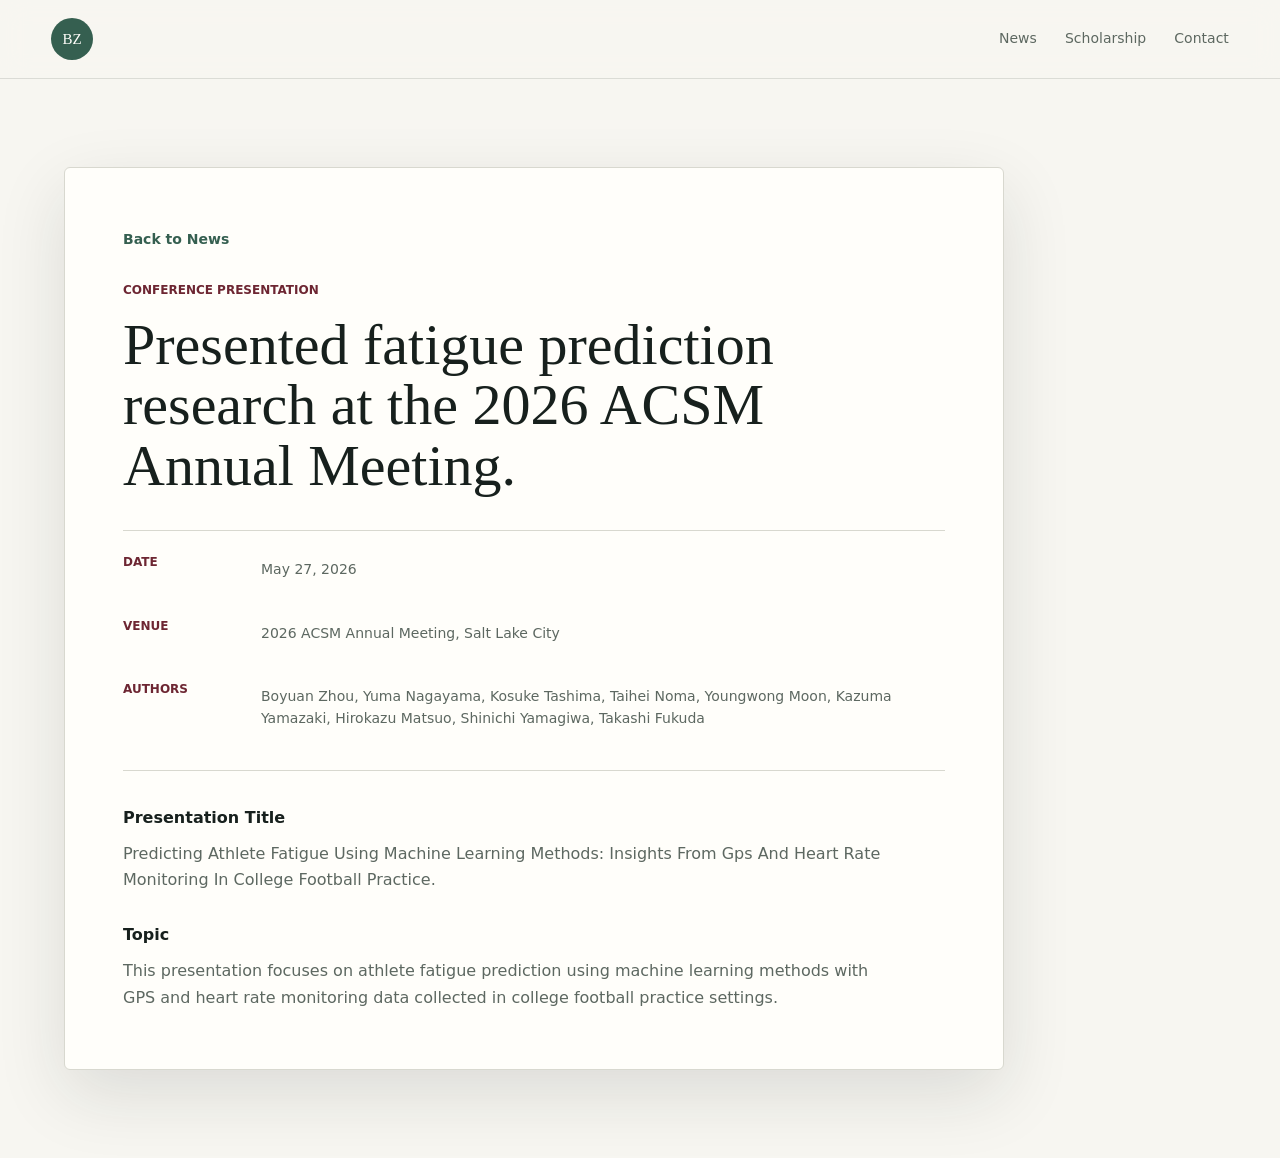
==== news/acsm-2026-fatigue-prediction.html @ 8ab97348 "Initial personal homepage" ====
<!doctype html>
<html lang="en">
  <head>
    <meta charset="utf-8" />
    <meta name="viewport" content="width=device-width, initial-scale=1" />
    <title>ACSM 2026 Presentation | Boyuan Zhou</title>
    <link rel="stylesheet" href="../styles.css" />
  </head>
  <body>
    <header class="site-header" aria-label="Main navigation">
      <a class="brand" href="../index.html#top" aria-label="Boyuan Zhou home"><span>BZ</span></a>
      <nav>
        <a href="../index.html#news">News</a>
        <a href="../index.html#scholarship">Scholarship</a>
        <a href="../index.html#contact">Contact</a>
      </nav>
    </header>
    <main class="detail-page">
      <article class="news-detail">
        <a class="back-link" href="../index.html#news">Back to News</a>
        <p class="eyebrow">Conference Presentation</p>
        <h1>Presented fatigue prediction research at the 2026 ACSM Annual Meeting.</h1>
        <dl class="detail-meta">
          <div>
            <dt>Date</dt>
            <dd>May 27, 2026</dd>
          </div>
          <div>
            <dt>Venue</dt>
            <dd>2026 ACSM Annual Meeting, Salt Lake City</dd>
          </div>
          <div>
            <dt>Authors</dt>
            <dd>Boyuan Zhou, Yuma Nagayama, Kosuke Tashima, Taihei Noma, Youngwong Moon, Kazuma Yamazaki, Hirokazu Matsuo, Shinichi Yamagiwa, Takashi Fukuda</dd>
          </div>
        </dl>
        <section>
          <h2>Presentation Title</h2>
          <p>
            Predicting Athlete Fatigue Using Machine Learning Methods: Insights From Gps And Heart
            Rate Monitoring In College Football Practice.
          </p>
        </section>
        <section>
          <h2>Topic</h2>
          <p>
            This presentation focuses on athlete fatigue prediction using machine learning methods
            with GPS and heart rate monitoring data collected in college football practice settings.
          </p>
        </section>
      </article>
    </main>
  </body>
</html>
---- styles.css ----
:root {
  --ink: #17201d;
  --muted: #5d6861;
  --line: #d8d8cf;
  --paper: #f7f6f1;
  --white: #fffefa;
  --green: #355f50;
  --burgundy: #6d2632;
  --steel: #46544e;
  --wood: #a38f73;
  --shadow: 0 24px 70px rgba(28, 36, 32, 0.12);
}

* {
  box-sizing: border-box;
}

html {
  scroll-behavior: smooth;
}

body {
  margin: 0;
  color: var(--ink);
  background: var(--paper);
  font-family: "Times New Roman", "Yu Mincho", "Hiragino Mincho ProN", serif;
  line-height: 1.65;
}

a {
  color: inherit;
  text-decoration: none;
}

.text-link {
  color: var(--green);
  font-weight: 800;
  text-decoration: underline;
  text-decoration-thickness: 1px;
  text-underline-offset: 3px;
}

.site-header {
  position: sticky;
  top: 0;
  z-index: 5;
  display: flex;
  align-items: center;
  justify-content: space-between;
  gap: 24px;
  padding: 18px clamp(18px, 4vw, 56px);
  background: rgba(247, 246, 241, 0.88);
  border-bottom: 1px solid rgba(70, 84, 78, 0.16);
  backdrop-filter: blur(14px);
}

.brand {
  display: inline-grid;
  width: 42px;
  height: 42px;
  place-items: center;
  color: var(--white);
  background: var(--green);
  border-radius: 50%;
  font-family: Georgia, serif;
  font-size: 15px;
  letter-spacing: 0;
}

nav {
  display: flex;
  align-items: center;
  gap: clamp(12px, 2.2vw, 30px);
  color: var(--muted);
  font-family: Inter, ui-sans-serif, system-ui, sans-serif;
  font-size: 14px;
}

nav a {
  padding: 6px 0;
  border-bottom: 1px solid transparent;
}

nav a:hover {
  color: var(--ink);
  border-color: var(--burgundy);
}

.hero {
  display: grid;
  grid-template-columns: minmax(0, 0.88fr) minmax(420px, 1.12fr);
  align-items: center;
  min-height: calc(100vh - 79px);
  padding: clamp(28px, 5vw, 72px) clamp(18px, 5vw, 72px) 34px;
  gap: clamp(24px, 4vw, 70px);
}

.hero-copy {
  max-width: 720px;
}

.eyebrow,
.section-kicker,
.section-heading p,
.section-label {
  margin: 0 0 14px;
  color: var(--burgundy);
  font-family: Inter, ui-sans-serif, system-ui, sans-serif;
  font-size: 12px;
  font-weight: 700;
  letter-spacing: 0;
  text-transform: uppercase;
}

h1,
h2,
h3,
p {
  overflow-wrap: anywhere;
}

h1 {
  margin: 0;
  font-size: clamp(54px, 9vw, 116px);
  line-height: 0.92;
  font-weight: 500;
  letter-spacing: 0;
}

.name-line {
  margin: 18px 0 0;
  color: var(--green);
  font-size: clamp(22px, 3vw, 34px);
}

.lead {
  max-width: 620px;
  margin: 28px 0 0;
  color: var(--muted);
  font-family: Inter, ui-sans-serif, system-ui, sans-serif;
  font-size: clamp(17px, 2vw, 21px);
  line-height: 1.65;
}

.hero-actions {
  display: flex;
  flex-wrap: wrap;
  gap: 12px;
  margin-top: 34px;
}

.button {
  display: inline-flex;
  min-height: 44px;
  align-items: center;
  justify-content: center;
  padding: 11px 18px;
  border: 1px solid var(--green);
  border-radius: 4px;
  font-family: Inter, ui-sans-serif, system-ui, sans-serif;
  font-size: 14px;
}

.button.primary {
  color: var(--white);
  background: var(--green);
}

.button.secondary {
  color: var(--green);
  background: transparent;
}

.hero-visual {
  position: relative;
  min-height: min(62vw, 620px);
  margin: 0;
  overflow: hidden;
  border: 1px solid rgba(70, 84, 78, 0.16);
  border-radius: 6px;
  background: var(--white);
  box-shadow: var(--shadow);
}

.hero-visual img {
  width: 100%;
  height: 100%;
  min-height: min(62vw, 620px);
  display: block;
  object-fit: cover;
}

.intro-band,
.contact-band {
  display: grid;
  grid-template-columns: 220px minmax(0, 1fr);
  gap: clamp(18px, 4vw, 60px);
  padding: clamp(42px, 7vw, 96px) clamp(18px, 5vw, 72px);
  border-top: 1px solid var(--line);
  background: var(--white);
}

.intro-band h2,
.contact-band h2,
.section-heading h2 {
  margin: 0;
  font-size: clamp(28px, 4vw, 46px);
  line-height: 1.12;
  font-weight: 500;
}

.intro-band p,
.contact-band p {
  max-width: 880px;
  margin: 20px 0 0;
  color: var(--muted);
  font-family: Inter, ui-sans-serif, system-ui, sans-serif;
  font-size: 17px;
}

.news-band {
  padding: clamp(42px, 7vw, 88px) clamp(18px, 5vw, 72px);
  border-top: 1px solid var(--line);
  background: var(--paper);
}

.news-band .section-heading {
  margin-bottom: 24px;
}

.news-list {
  display: grid;
  gap: 0;
  max-width: 1040px;
  background: var(--white);
  border: 1px solid var(--line);
  border-radius: 6px;
}

.news-item {
  display: grid;
  grid-template-columns: 118px minmax(0, 0.82fr) minmax(260px, 1fr);
  gap: 18px;
  align-items: baseline;
  padding: 20px 24px;
  border-top: 1px solid var(--line);
  transition: background 160ms ease, transform 160ms ease;
}

.news-item:first-child {
  border-top: 0;
}

.news-item:hover {
  background: rgba(53, 95, 80, 0.055);
}

.news-item:focus-visible {
  outline: 2px solid var(--green);
  outline-offset: -2px;
}

.news-list time {
  color: var(--green);
  font-family: Inter, ui-sans-serif, system-ui, sans-serif;
  font-size: 13px;
  font-weight: 800;
  white-space: nowrap;
}

.news-list h3 {
  margin: 0;
  font-family: Inter, ui-sans-serif, system-ui, sans-serif;
  font-size: 16px;
  font-weight: 800;
  line-height: 1.35;
}

.news-list p {
  margin: 0;
  color: var(--muted);
  font-family: Inter, ui-sans-serif, system-ui, sans-serif;
  font-size: 14px;
  line-height: 1.55;
}

.detail-page {
  min-height: calc(100vh - 79px);
  padding: clamp(36px, 7vw, 88px) clamp(18px, 5vw, 72px);
  background: var(--paper);
}

.news-detail {
  max-width: 940px;
  padding: clamp(30px, 5vw, 58px);
  background: var(--white);
  border: 1px solid var(--line);
  border-radius: 6px;
  box-shadow: var(--shadow);
}

.back-link {
  display: inline-flex;
  margin-bottom: 30px;
  color: var(--green);
  font-family: Inter, ui-sans-serif, system-ui, sans-serif;
  font-size: 14px;
  font-weight: 800;
}

.news-detail h1 {
  max-width: 820px;
  margin: 0;
  font-size: clamp(34px, 5vw, 58px);
  line-height: 1.04;
}

.detail-meta {
  display: grid;
  gap: 18px;
  margin: 34px 0;
  padding: 22px 0;
  border-top: 1px solid var(--line);
  border-bottom: 1px solid var(--line);
}

.detail-meta div {
  display: grid;
  grid-template-columns: 120px minmax(0, 1fr);
  gap: 18px;
}

.news-detail section {
  margin-top: 28px;
}

.news-detail section h2 {
  margin: 0 0 10px;
  font-family: Inter, ui-sans-serif, system-ui, sans-serif;
  font-size: 16px;
  font-weight: 800;
}

.news-detail section p {
  max-width: 760px;
  margin: 0;
  color: var(--muted);
  font-family: Inter, ui-sans-serif, system-ui, sans-serif;
  font-size: 16px;
}

.content-grid {
  display: grid;
  grid-template-columns: minmax(250px, 330px) minmax(0, 1fr);
  gap: clamp(28px, 5vw, 72px);
  padding: clamp(42px, 7vw, 90px) clamp(18px, 5vw, 72px);
}

.profile-panel {
  position: sticky;
  top: 105px;
  align-self: start;
  padding: 28px;
  background: var(--white);
  border: 1px solid var(--line);
  border-radius: 6px;
}

.profile-photo {
  display: block;
  width: 118px;
  height: 118px;
  margin-bottom: 24px;
  border: 1px solid rgba(70, 84, 78, 0.2);
  border-radius: 50%;
  object-fit: cover;
  object-position: 54% 33%;
  box-shadow: 0 12px 32px rgba(28, 36, 32, 0.16);
}

.profile-panel h2 {
  margin: 0;
  font-size: 28px;
  font-weight: 500;
}

.profile-panel p {
  margin: 4px 0 24px;
  color: var(--green);
  font-size: 20px;
}

dl,
dd {
  margin: 0;
}

dt {
  color: var(--burgundy);
  font-family: Inter, ui-sans-serif, system-ui, sans-serif;
  font-size: 12px;
  font-weight: 700;
  text-transform: uppercase;
}

dd {
  margin: 6px 0 18px;
  color: var(--muted);
  font-family: Inter, ui-sans-serif, system-ui, sans-serif;
  font-size: 14px;
  line-height: 1.55;
}

.timeline {
  display: grid;
  gap: 22px;
}

.cv-section {
  padding: clamp(28px, 5vw, 52px);
  background: var(--white);
  border: 1px solid var(--line);
  border-radius: 6px;
}

.section-heading {
  margin-bottom: 28px;
}

.tag-list {
  display: flex;
  flex-wrap: wrap;
  gap: 10px;
  margin: -4px 0 20px;
}

.tag-list span {
  padding: 7px 10px;
  color: var(--green);
  background: rgba(53, 95, 80, 0.08);
  border: 1px solid rgba(53, 95, 80, 0.18);
  border-radius: 999px;
  font-family: Inter, ui-sans-serif, system-ui, sans-serif;
  font-size: 13px;
  font-weight: 700;
}

.entry {
  display: grid;
  grid-template-columns: 150px minmax(0, 1fr);
  gap: 26px;
  padding: 28px 0;
  border-top: 1px solid var(--line);
}

.education-entry {
  grid-template-columns: 104px minmax(0, 1fr);
  align-items: start;
  gap: 18px;
  padding: 16px 0;
}

.entry-logo {
  width: 96px;
  height: 96px;
  overflow: hidden;
  background: #ffffff;
  border: 1px solid rgba(70, 84, 78, 0.18);
  border-radius: 6px;
  box-shadow: 0 6px 20px rgba(28, 36, 32, 0.06);
}

.entry-logo img {
  width: 100%;
  height: 100%;
  object-fit: contain;
  display: block;
}

.logo-tsukuba img {
  transform: scale(1.65);
}

.logo-hiroshima img {
  transform: scale(1.1);
}

.logo-bisu {
  background: #f8f5f2;
}

.logo-bisu img {
  transform: scale(1.2);
}

.education-copy {
  min-width: 0;
}

.education-copy h3 {
  font-family: Inter, ui-sans-serif, system-ui, sans-serif;
  font-size: 18px;
  font-weight: 700;
  line-height: 1.28;
}

.education-copy .institution {
  margin-top: 2px;
  color: var(--ink) !important;
  font-size: 15px;
  font-weight: 600;
}

.education-copy .entry-meta {
  margin-top: 0;
  color: var(--muted);
  font-size: 14px;
  font-weight: 500;
}

.education-copy p:not(.institution):not(.entry-meta) {
  margin-top: 6px;
  font-size: 14px;
}

.compact-entry {
  padding-top: 16px;
}

.entry-meta {
  color: var(--green);
  font-family: Inter, ui-sans-serif, system-ui, sans-serif;
  font-size: 13px;
  font-weight: 700;
}

.entry h3 {
  margin: 0;
  font-size: 24px;
  font-weight: 500;
  line-height: 1.2;
}

.entry p {
  margin: 10px 0 0;
  color: var(--muted);
  font-family: Inter, ui-sans-serif, system-ui, sans-serif;
}

.detail-list {
  display: grid;
  gap: 12px;
  margin: 14px 0 0;
  padding-left: 20px;
  color: var(--muted);
  font-family: Inter, ui-sans-serif, system-ui, sans-serif;
}

.detail-list li::marker {
  color: var(--burgundy);
}

.experience-group {
  padding: 24px 0;
  border-top: 1px solid var(--line);
}

.experience-group h3 {
  margin: 0 0 14px;
  color: var(--ink);
  font-family: Inter, ui-sans-serif, system-ui, sans-serif;
  font-size: 18px;
  font-weight: 800;
  line-height: 1.3;
}

.role-list {
  display: grid;
  gap: 0;
  margin: 0;
  padding: 0;
  list-style: none;
}

.role-list li {
  display: grid;
  grid-template-columns: 140px minmax(0, 1fr) minmax(170px, 0.8fr);
  gap: 18px;
  align-items: baseline;
  padding: 12px 0;
  border-top: 1px solid rgba(216, 216, 207, 0.7);
  font-family: Inter, ui-sans-serif, system-ui, sans-serif;
}

.role-list li:first-child {
  border-top: 0;
}

.role-list time {
  color: var(--green);
  font-size: 13px;
  font-weight: 700;
  white-space: nowrap;
}

.role-list span {
  color: var(--ink);
  font-size: 15px;
  font-weight: 700;
}

.role-list small {
  color: var(--muted);
  font-size: 13px;
  line-height: 1.45;
}

.institution {
  color: var(--steel) !important;
  font-weight: 700;
}

.credential-list {
  display: grid;
  gap: 12px;
  margin: 0;
  padding: 0;
  list-style: none;
}

.credential-list li {
  display: flex;
  justify-content: space-between;
  gap: 18px;
  padding: 18px 0;
  border-top: 1px solid var(--line);
  font-family: Inter, ui-sans-serif, system-ui, sans-serif;
}

.credential-list span {
  color: var(--ink);
  font-weight: 700;
}

.credential-list small {
  color: var(--muted);
  text-align: right;
}

.contact-band {
  align-items: center;
  grid-template-columns: minmax(0, 1fr) auto;
  border-bottom: 1px solid var(--line);
}

@media (max-width: 920px) {
  .site-header {
    align-items: flex-start;
  }

  nav {
    flex-wrap: wrap;
    justify-content: flex-end;
  }

  .hero,
  .content-grid,
  .intro-band,
  .news-item,
  .contact-band {
    grid-template-columns: 1fr;
  }

  .hero {
    min-height: auto;
  }

  .hero-visual,
  .hero-visual img {
    min-height: 430px;
  }

  .profile-panel {
    position: static;
  }
}

@media (max-width: 620px) {
  .site-header {
    position: static;
  }

  nav {
    width: 100%;
    justify-content: flex-start;
    font-size: 13px;
  }

  .hero {
    padding-top: 30px;
  }

  .entry,
  .education-entry,
  .credential-list li {
    grid-template-columns: 1fr;
    display: grid;
  }

  .education-entry {
    grid-template-columns: 82px minmax(0, 1fr);
    gap: 14px;
  }

  .entry-logo {
    width: 76px;
    height: 76px;
  }

  .credential-list small {
    text-align: left;
  }

  .detail-meta div {
    grid-template-columns: 1fr;
    gap: 4px;
  }

  .role-list li {
    grid-template-columns: 1fr;
    gap: 2px;
    align-items: start;
  }

  .hero-visual,
  .hero-visual img {
    min-height: 300px;
  }
}
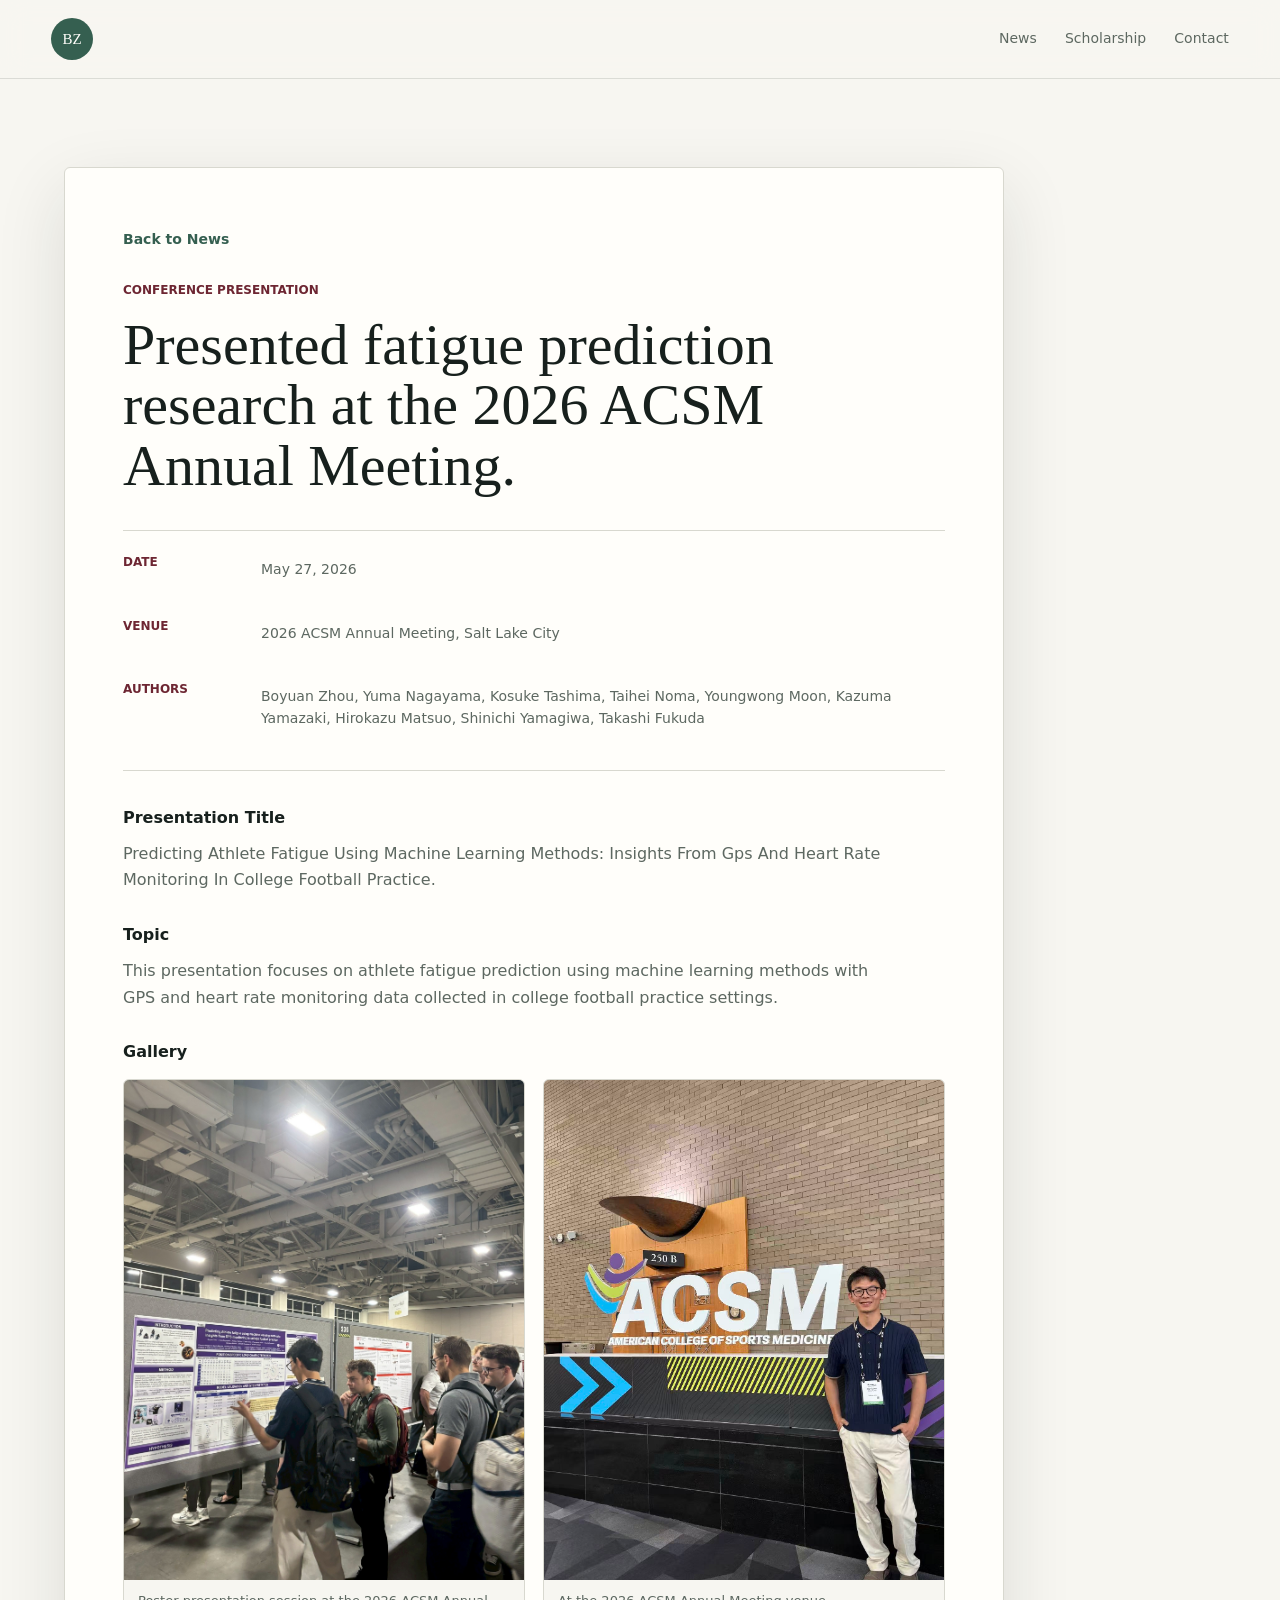
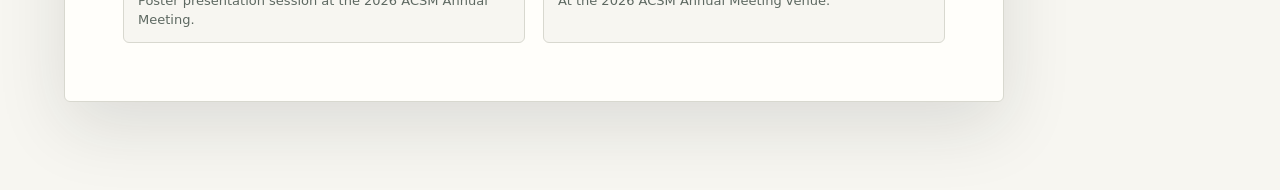
==== commit 1d2ea9ef: "Add ACSM news gallery" ====
--- a/news/acsm-2026-fatigue-prediction.html
+++ b/news/acsm-2026-fatigue-prediction.html
@@ -48,6 +48,19 @@
             with GPS and heart rate monitoring data collected in college football practice settings.
           </p>
         </section>
+        <section>
+          <h2>Gallery</h2>
+          <div class="photo-grid">
+            <figure>
+              <img src="../assets/acsm-2026-poster-session.jpg" alt="Poster presentation session at ACSM 2026" />
+              <figcaption>Poster presentation session at the 2026 ACSM Annual Meeting.</figcaption>
+            </figure>
+            <figure>
+              <img src="../assets/acsm-2026-venue.jpg" alt="Boyuan Zhou at the ACSM 2026 venue" />
+              <figcaption>At the 2026 ACSM Annual Meeting venue.</figcaption>
+            </figure>
+          </div>
+        </section>
       </article>
     </main>
   </body>
--- a/styles.css
+++ b/styles.css
@@ -188,6 +188,7 @@
   min-height: min(62vw, 620px);
   display: block;
   object-fit: cover;
+  object-position: 56% 34%;
 }
 
 .intro-band,
@@ -347,6 +348,36 @@
   color: var(--muted);
   font-family: Inter, ui-sans-serif, system-ui, sans-serif;
   font-size: 16px;
+}
+
+.photo-grid {
+  display: grid;
+  grid-template-columns: repeat(2, minmax(0, 1fr));
+  gap: 18px;
+  margin-top: 14px;
+}
+
+.photo-grid figure {
+  margin: 0;
+  overflow: hidden;
+  background: var(--paper);
+  border: 1px solid var(--line);
+  border-radius: 6px;
+}
+
+.photo-grid img {
+  display: block;
+  width: 100%;
+  aspect-ratio: 4 / 5;
+  object-fit: cover;
+}
+
+.photo-grid figcaption {
+  padding: 12px 14px;
+  color: var(--muted);
+  font-family: Inter, ui-sans-serif, system-ui, sans-serif;
+  font-size: 13px;
+  line-height: 1.45;
 }
 
 .content-grid {
@@ -726,6 +757,10 @@
     gap: 4px;
   }
 
+  .photo-grid {
+    grid-template-columns: 1fr;
+  }
+
   .role-list li {
     grid-template-columns: 1fr;
     gap: 2px;
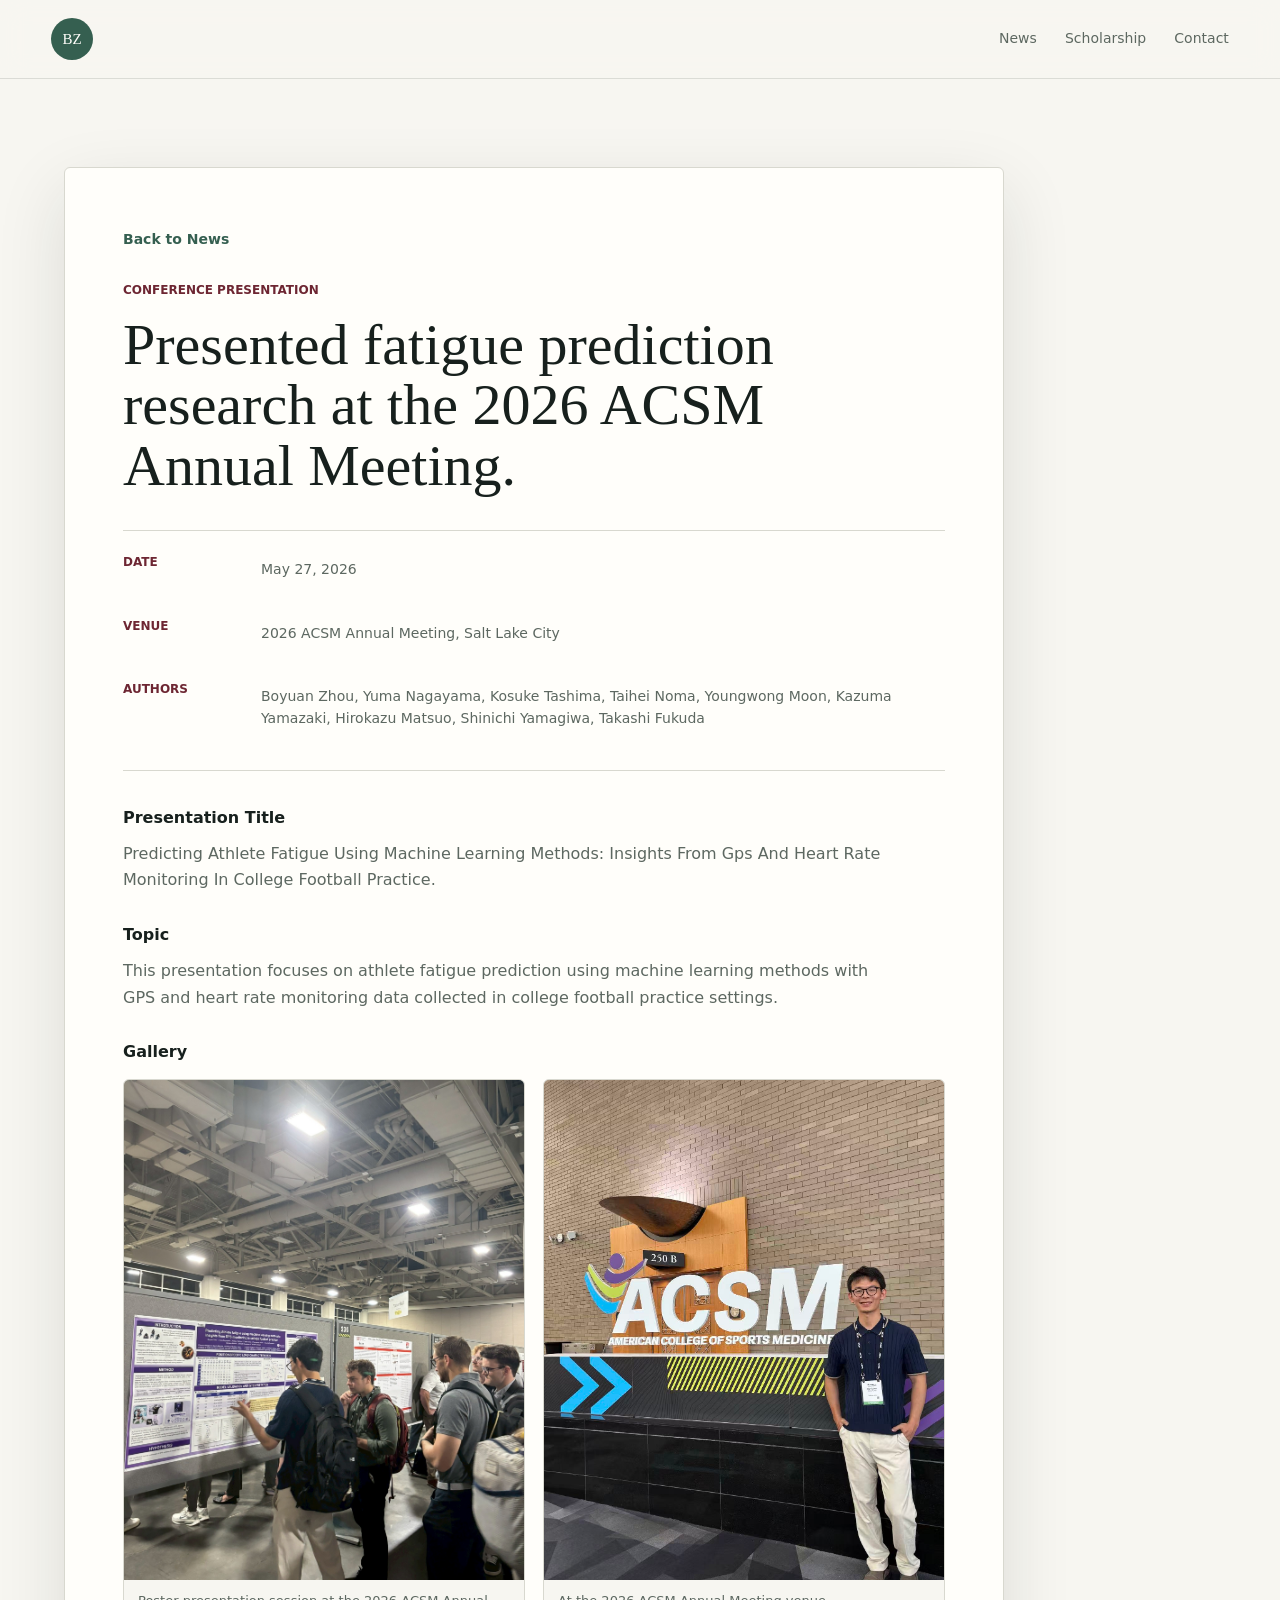
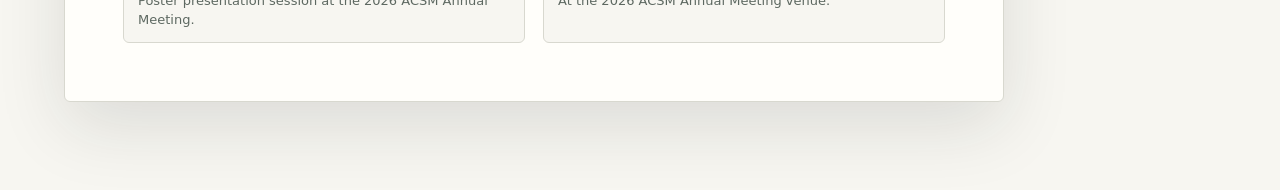
==== commit 82332222: "Fix gallery sizing and cache bust pages" ====
--- a/news/acsm-2026-fatigue-prediction.html
+++ b/news/acsm-2026-fatigue-prediction.html
@@ -4,7 +4,7 @@
     <meta charset="utf-8" />
     <meta name="viewport" content="width=device-width, initial-scale=1" />
     <title>ACSM 2026 Presentation | Boyuan Zhou</title>
-    <link rel="stylesheet" href="../styles.css" />
+    <link rel="stylesheet" href="../styles.css?v=20260618-2" />
   </head>
   <body>
     <header class="site-header" aria-label="Main navigation">
--- a/styles.css
+++ b/styles.css
@@ -15,6 +15,10 @@
   box-sizing: border-box;
 }
 
+img {
+  max-width: 100%;
+}
+
 html {
   scroll-behavior: smooth;
 }
@@ -35,6 +39,13 @@
 .text-link {
   color: var(--green);
   font-weight: 800;
+  text-decoration: underline;
+  text-decoration-thickness: 1px;
+  text-underline-offset: 3px;
+}
+
+.inline-title-link {
+  color: inherit;
   text-decoration: underline;
   text-decoration-thickness: 1px;
   text-underline-offset: 3px;
@@ -294,6 +305,7 @@
 .news-detail {
   max-width: 940px;
   padding: clamp(30px, 5vw, 58px);
+  overflow: hidden;
   background: var(--white);
   border: 1px solid var(--line);
   border-radius: 6px;
@@ -355,9 +367,13 @@
   grid-template-columns: repeat(2, minmax(0, 1fr));
   gap: 18px;
   margin-top: 14px;
+  width: 100%;
+  max-width: 100%;
+  min-width: 0;
 }
 
 .photo-grid figure {
+  min-width: 0;
   margin: 0;
   overflow: hidden;
   background: var(--paper);
@@ -368,8 +384,26 @@
 .photo-grid img {
   display: block;
   width: 100%;
+  max-width: 100%;
+  height: auto;
   aspect-ratio: 4 / 5;
   object-fit: cover;
+}
+
+.photo-grid .wide-photo {
+  grid-column: 1 / -1;
+}
+
+.photo-grid .wide-photo img {
+  aspect-ratio: 16 / 9;
+}
+
+.landscape-gallery img {
+  aspect-ratio: 3 / 2;
+}
+
+.single-photo-grid {
+  max-width: 760px;
 }
 
 .photo-grid figcaption {
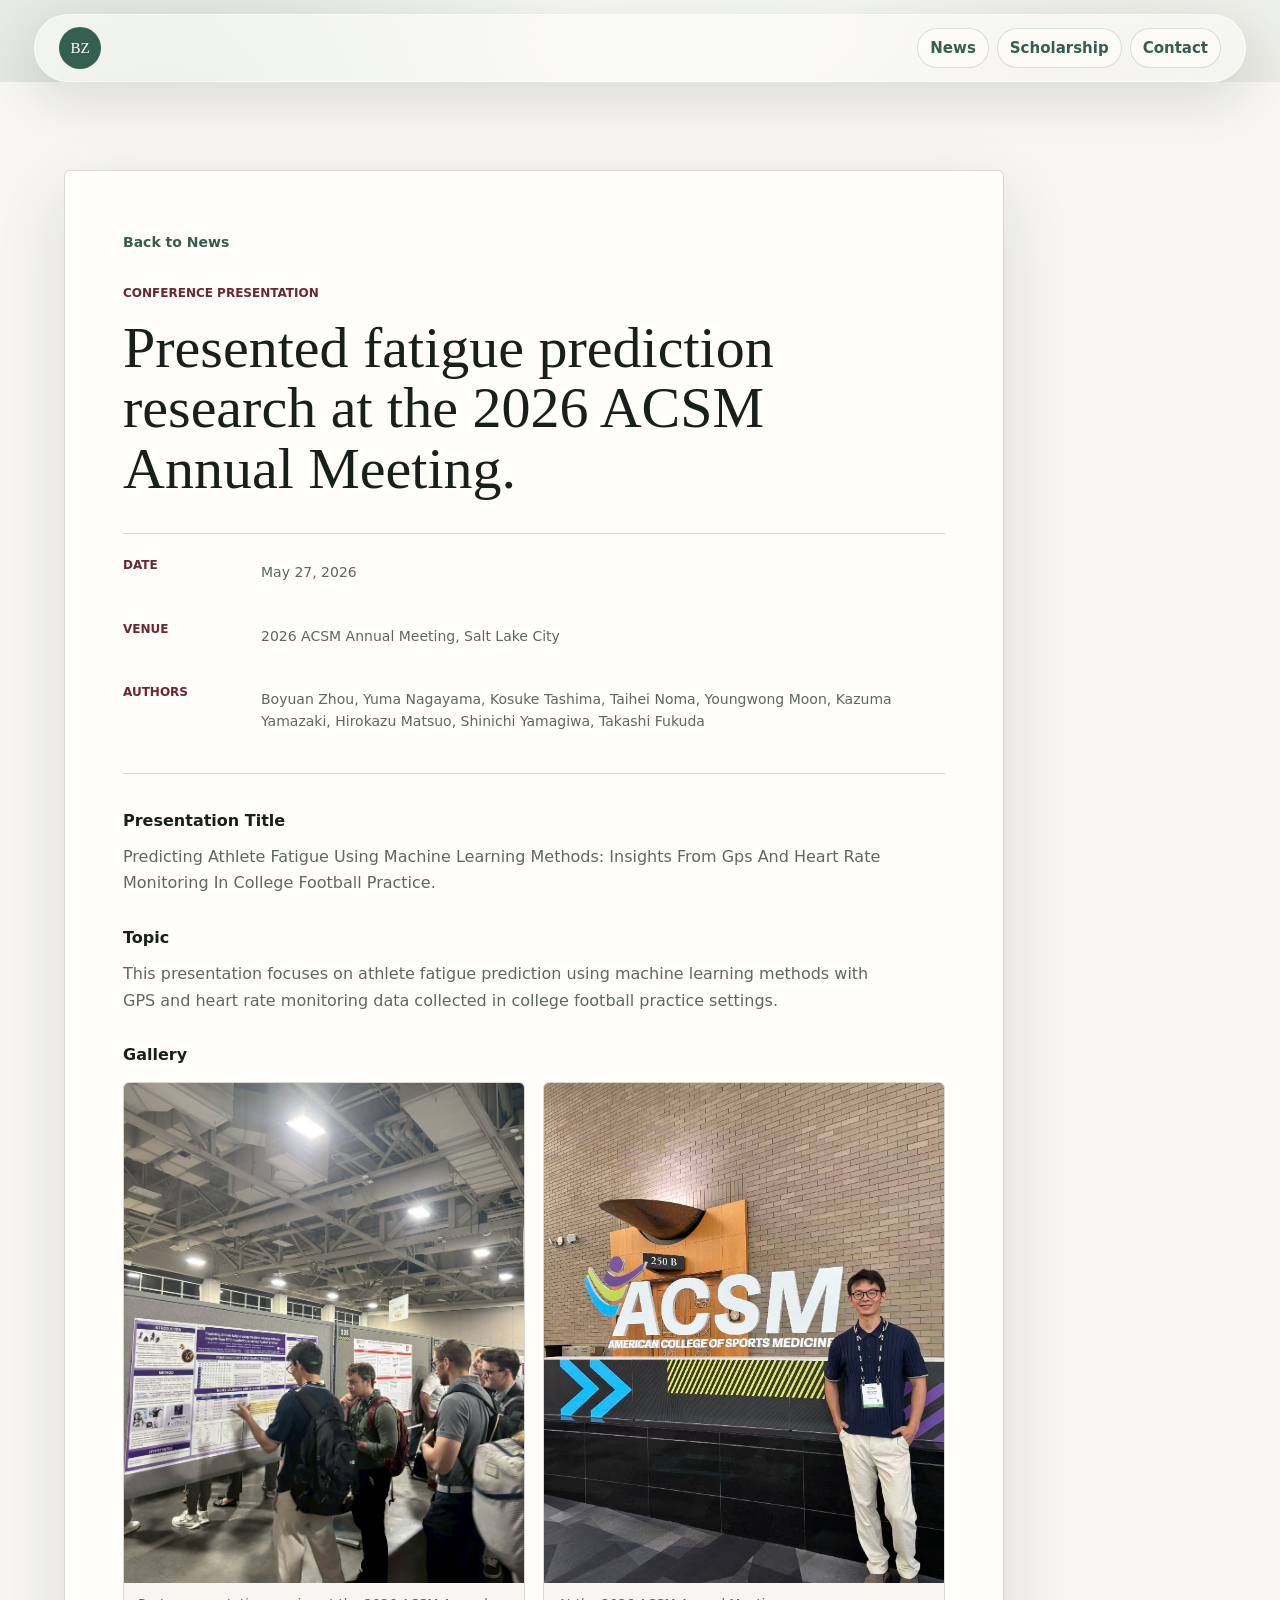
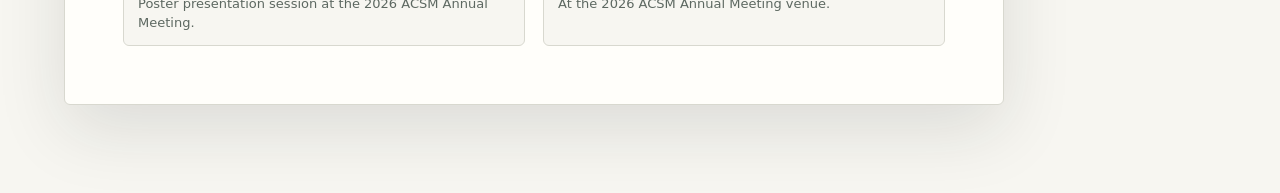
==== commit b8b60947: "Add glass UI and language toggle" ====
--- a/news/acsm-2026-fatigue-prediction.html
+++ b/news/acsm-2026-fatigue-prediction.html
@@ -4,7 +4,7 @@
     <meta charset="utf-8" />
     <meta name="viewport" content="width=device-width, initial-scale=1" />
     <title>ACSM 2026 Presentation | Boyuan Zhou</title>
-    <link rel="stylesheet" href="../styles.css?v=20260618-2" />
+    <link rel="stylesheet" href="../styles.css?v=20260619-5" />
   </head>
   <body>
     <header class="site-header" aria-label="Main navigation">
--- a/styles.css
+++ b/styles.css
@@ -9,6 +9,9 @@
   --steel: #46544e;
   --wood: #a38f73;
   --shadow: 0 24px 70px rgba(28, 36, 32, 0.12);
+  --glass: rgba(255, 254, 250, 0.66);
+  --glass-strong: rgba(255, 254, 250, 0.82);
+  --glass-line: rgba(255, 255, 255, 0.58);
 }
 
 * {
@@ -26,9 +29,16 @@
 body {
   margin: 0;
   color: var(--ink);
-  background: var(--paper);
+  background:
+    radial-gradient(circle at 12% 8%, rgba(164, 190, 176, 0.42), transparent 34vw),
+    radial-gradient(circle at 88% 16%, rgba(163, 143, 115, 0.25), transparent 30vw),
+    linear-gradient(135deg, #f9f8f3 0%, #eef2ec 50%, #f7f6f1 100%);
   font-family: "Times New Roman", "Yu Mincho", "Hiragino Mincho ProN", serif;
   line-height: 1.65;
+}
+
+html[lang="ja"] body {
+  font-family: "Hiragino Kaku Gothic ProN", "Yu Gothic", "Yu Mincho", "Hiragino Mincho ProN", serif;
 }
 
 a {
@@ -58,11 +68,14 @@
   display: flex;
   align-items: center;
   justify-content: space-between;
-  gap: 24px;
-  padding: 18px clamp(18px, 4vw, 56px);
-  background: rgba(247, 246, 241, 0.88);
-  border-bottom: 1px solid rgba(70, 84, 78, 0.16);
-  backdrop-filter: blur(14px);
+  gap: 16px;
+  margin: 14px clamp(12px, 3vw, 34px) 0;
+  padding: 12px clamp(14px, 2.4vw, 24px);
+  background: rgba(255, 254, 250, 0.58);
+  border: 1px solid var(--glass-line);
+  border-radius: 999px;
+  box-shadow: 0 18px 50px rgba(28, 36, 32, 0.12);
+  backdrop-filter: blur(22px) saturate(1.28);
 }
 
 .brand {
@@ -81,29 +94,66 @@
 nav {
   display: flex;
   align-items: center;
-  gap: clamp(12px, 2.2vw, 30px);
-  color: var(--muted);
-  font-family: Inter, ui-sans-serif, system-ui, sans-serif;
-  font-size: 14px;
+  gap: 8px;
+  color: var(--green);
+  font-family: Inter, ui-sans-serif, system-ui, sans-serif;
+  font-size: 15px;
+  font-weight: 800;
 }
 
 nav a {
-  padding: 6px 0;
-  border-bottom: 1px solid transparent;
+  display: inline-flex;
+  min-height: 38px;
+  align-items: center;
+  padding: 7px 12px;
+  border: 1px solid rgba(53, 95, 80, 0.18);
+  border-radius: 999px;
+  background: rgba(255, 254, 250, 0.58);
+  box-shadow: inset 0 1px 0 rgba(255, 255, 255, 0.58);
 }
 
 nav a:hover {
-  color: var(--ink);
-  border-color: var(--burgundy);
+  color: var(--white);
+  background: var(--green);
+  border-color: var(--green);
+}
+
+.language-toggle {
+  display: inline-flex;
+  flex: 0 0 auto;
+  gap: 4px;
+  padding: 4px;
+  border: 1px solid rgba(53, 95, 80, 0.18);
+  border-radius: 999px;
+  background: rgba(255, 254, 250, 0.62);
+  box-shadow: inset 0 1px 0 rgba(255, 255, 255, 0.6);
+}
+
+.language-button {
+  min-height: 32px;
+  padding: 6px 10px;
+  color: var(--green);
+  border: 0;
+  border-radius: 999px;
+  background: transparent;
+  cursor: pointer;
+  font-family: Inter, ui-sans-serif, system-ui, sans-serif;
+  font-size: 13px;
+  font-weight: 900;
+}
+
+.language-button.is-active {
+  color: var(--white);
+  background: var(--green);
 }
 
 .hero {
   display: grid;
-  grid-template-columns: minmax(0, 0.88fr) minmax(420px, 1.12fr);
+  grid-template-columns: minmax(0, 1fr) minmax(320px, 0.78fr);
   align-items: center;
-  min-height: calc(100vh - 79px);
-  padding: clamp(28px, 5vw, 72px) clamp(18px, 5vw, 72px) 34px;
-  gap: clamp(24px, 4vw, 70px);
+  min-height: calc(100vh - 96px);
+  padding: clamp(28px, 4vw, 54px) clamp(18px, 5vw, 72px) 34px;
+  gap: clamp(24px, 4vw, 58px);
 }
 
 .hero-copy {
@@ -184,19 +234,23 @@
 
 .hero-visual {
   position: relative;
-  min-height: min(62vw, 620px);
+  width: min(100%, 520px);
+  height: clamp(320px, 36vw, 460px);
+  max-width: 560px;
   margin: 0;
   overflow: hidden;
-  border: 1px solid rgba(70, 84, 78, 0.16);
-  border-radius: 6px;
-  background: var(--white);
+  justify-self: end;
+  border: 1px solid var(--glass-line);
+  border-radius: 18px;
+  background: var(--glass);
   box-shadow: var(--shadow);
+  backdrop-filter: blur(20px) saturate(1.16);
 }
 
 .hero-visual img {
   width: 100%;
   height: 100%;
-  min-height: min(62vw, 620px);
+  min-height: 0;
   display: block;
   object-fit: cover;
   object-position: 56% 34%;
@@ -208,8 +262,9 @@
   grid-template-columns: 220px minmax(0, 1fr);
   gap: clamp(18px, 4vw, 60px);
   padding: clamp(42px, 7vw, 96px) clamp(18px, 5vw, 72px);
-  border-top: 1px solid var(--line);
-  background: var(--white);
+  border-top: 1px solid rgba(255, 255, 255, 0.52);
+  background: rgba(255, 254, 250, 0.54);
+  backdrop-filter: blur(18px) saturate(1.12);
 }
 
 .intro-band h2,
@@ -230,10 +285,110 @@
   font-size: 17px;
 }
 
+.about-band {
+  align-items: start;
+  grid-template-columns: 150px minmax(0, 1fr);
+  gap: clamp(18px, 3vw, 44px);
+  padding-top: clamp(44px, 6vw, 82px);
+  padding-bottom: clamp(44px, 6vw, 82px);
+}
+
+.about-layout {
+  display: grid;
+  grid-template-columns: minmax(340px, 0.86fr) minmax(430px, 1fr);
+  gap: clamp(24px, 4vw, 54px);
+  align-items: start;
+}
+
+.about-copy {
+  min-width: 0;
+}
+
+.about-copy p {
+  max-width: 760px;
+}
+
+.about-carousel {
+  position: sticky;
+  top: 96px;
+  min-height: clamp(360px, 42vw, 560px);
+  overflow: hidden;
+  border: 1px solid var(--glass-line);
+  border-radius: 18px;
+  background: var(--glass);
+  box-shadow: 0 18px 45px rgba(28, 36, 32, 0.12);
+  backdrop-filter: blur(18px) saturate(1.1);
+}
+
+.about-slide {
+  position: absolute;
+  inset: 0;
+  margin: 0;
+  opacity: 0;
+  animation: aboutCarousel 20s infinite;
+}
+
+.about-slide img {
+  display: block;
+  width: 100%;
+  height: 100%;
+  object-fit: cover;
+}
+
+.about-slide:nth-child(1) {
+  animation-delay: 0s;
+}
+
+.about-slide:nth-child(2) {
+  animation-delay: 5s;
+}
+
+.about-slide:nth-child(3) {
+  animation-delay: 10s;
+}
+
+.about-slide:nth-child(4) {
+  animation-delay: 15s;
+}
+
+.about-slide:nth-child(1) img {
+  object-position: 54% 48%;
+}
+
+.about-slide:nth-child(2) img {
+  object-position: 72% 45%;
+}
+
+.about-slide:nth-child(3) img {
+  object-position: 58% 44%;
+}
+
+.about-slide:nth-child(4) img {
+  object-position: 50% 54%;
+}
+
+@keyframes aboutCarousel {
+  0% {
+    opacity: 1;
+    transform: scale(1);
+  }
+
+  22% {
+    opacity: 1;
+    transform: scale(1.01);
+  }
+
+  28%,
+  100% {
+    opacity: 0;
+    transform: scale(1.02);
+  }
+}
+
 .news-band {
   padding: clamp(42px, 7vw, 88px) clamp(18px, 5vw, 72px);
-  border-top: 1px solid var(--line);
-  background: var(--paper);
+  border-top: 1px solid rgba(255, 255, 255, 0.45);
+  background: transparent;
 }
 
 .news-band .section-heading {
@@ -244,9 +399,12 @@
   display: grid;
   gap: 0;
   max-width: 1040px;
-  background: var(--white);
-  border: 1px solid var(--line);
-  border-radius: 6px;
+  background: var(--glass);
+  border: 1px solid var(--glass-line);
+  border-radius: 18px;
+  box-shadow: var(--shadow);
+  backdrop-filter: blur(20px) saturate(1.12);
+  overflow: hidden;
 }
 
 .news-item {
@@ -426,9 +584,11 @@
   top: 105px;
   align-self: start;
   padding: 28px;
-  background: var(--white);
-  border: 1px solid var(--line);
-  border-radius: 6px;
+  background: var(--glass);
+  border: 1px solid var(--glass-line);
+  border-radius: 18px;
+  box-shadow: var(--shadow);
+  backdrop-filter: blur(20px) saturate(1.12);
 }
 
 .profile-photo {
@@ -483,9 +643,11 @@
 
 .cv-section {
   padding: clamp(28px, 5vw, 52px);
-  background: var(--white);
-  border: 1px solid var(--line);
-  border-radius: 6px;
+  background: var(--glass);
+  border: 1px solid var(--glass-line);
+  border-radius: 18px;
+  box-shadow: 0 18px 54px rgba(28, 36, 32, 0.09);
+  backdrop-filter: blur(18px) saturate(1.1);
 }
 
 .section-heading {
@@ -625,6 +787,53 @@
   color: var(--burgundy);
 }
 
+.compact-list {
+  margin-top: 12px;
+}
+
+.foldout {
+  margin-top: 14px;
+  border-top: 1px solid rgba(216, 216, 207, 0.8);
+}
+
+.foldout summary {
+  display: flex;
+  align-items: center;
+  justify-content: space-between;
+  gap: 16px;
+  padding: 12px 0 0;
+  color: var(--green);
+  cursor: pointer;
+  font-family: Inter, ui-sans-serif, system-ui, sans-serif;
+  font-size: 13px;
+  font-weight: 800;
+  list-style: none;
+}
+
+.foldout summary::-webkit-details-marker {
+  display: none;
+}
+
+.foldout summary::after {
+  content: "+";
+  display: inline-grid;
+  width: 22px;
+  height: 22px;
+  place-items: center;
+  border: 1px solid rgba(53, 95, 80, 0.35);
+  border-radius: 50%;
+  font-size: 16px;
+  line-height: 1;
+}
+
+.foldout[open] summary::after {
+  content: "-";
+}
+
+.foldout-list {
+  margin-top: 8px;
+}
+
 .experience-group {
   padding: 24px 0;
   border-top: 1px solid var(--line);
@@ -715,7 +924,7 @@
 .contact-band {
   align-items: center;
   grid-template-columns: minmax(0, 1fr) auto;
-  border-bottom: 1px solid var(--line);
+  border-bottom: 1px solid rgba(255, 255, 255, 0.48);
 }
 
 @media (max-width: 920px) {
@@ -736,13 +945,28 @@
     grid-template-columns: 1fr;
   }
 
+  .about-layout {
+    grid-template-columns: minmax(0, 1fr);
+  }
+
+  .about-copy {
+    order: 1;
+  }
+
+  .about-carousel {
+    order: 2;
+    position: static;
+    min-height: 420px;
+  }
+
   .hero {
     min-height: auto;
   }
 
   .hero-visual,
   .hero-visual img {
-    min-height: 430px;
+    height: 390px;
+    min-height: 0;
   }
 
   .profile-panel {
@@ -795,6 +1019,10 @@
     grid-template-columns: 1fr;
   }
 
+  .about-carousel {
+    min-height: 300px;
+  }
+
   .role-list li {
     grid-template-columns: 1fr;
     gap: 2px;
@@ -803,6 +1031,19 @@
 
   .hero-visual,
   .hero-visual img {
-    min-height: 300px;
-  }
-}
+    height: 300px;
+    min-height: 0;
+  }
+}
+
+@media (prefers-reduced-motion: reduce) {
+  .about-slide {
+    animation: none;
+    opacity: 0;
+    transform: none;
+  }
+
+  .about-slide:first-child {
+    opacity: 1;
+  }
+}
